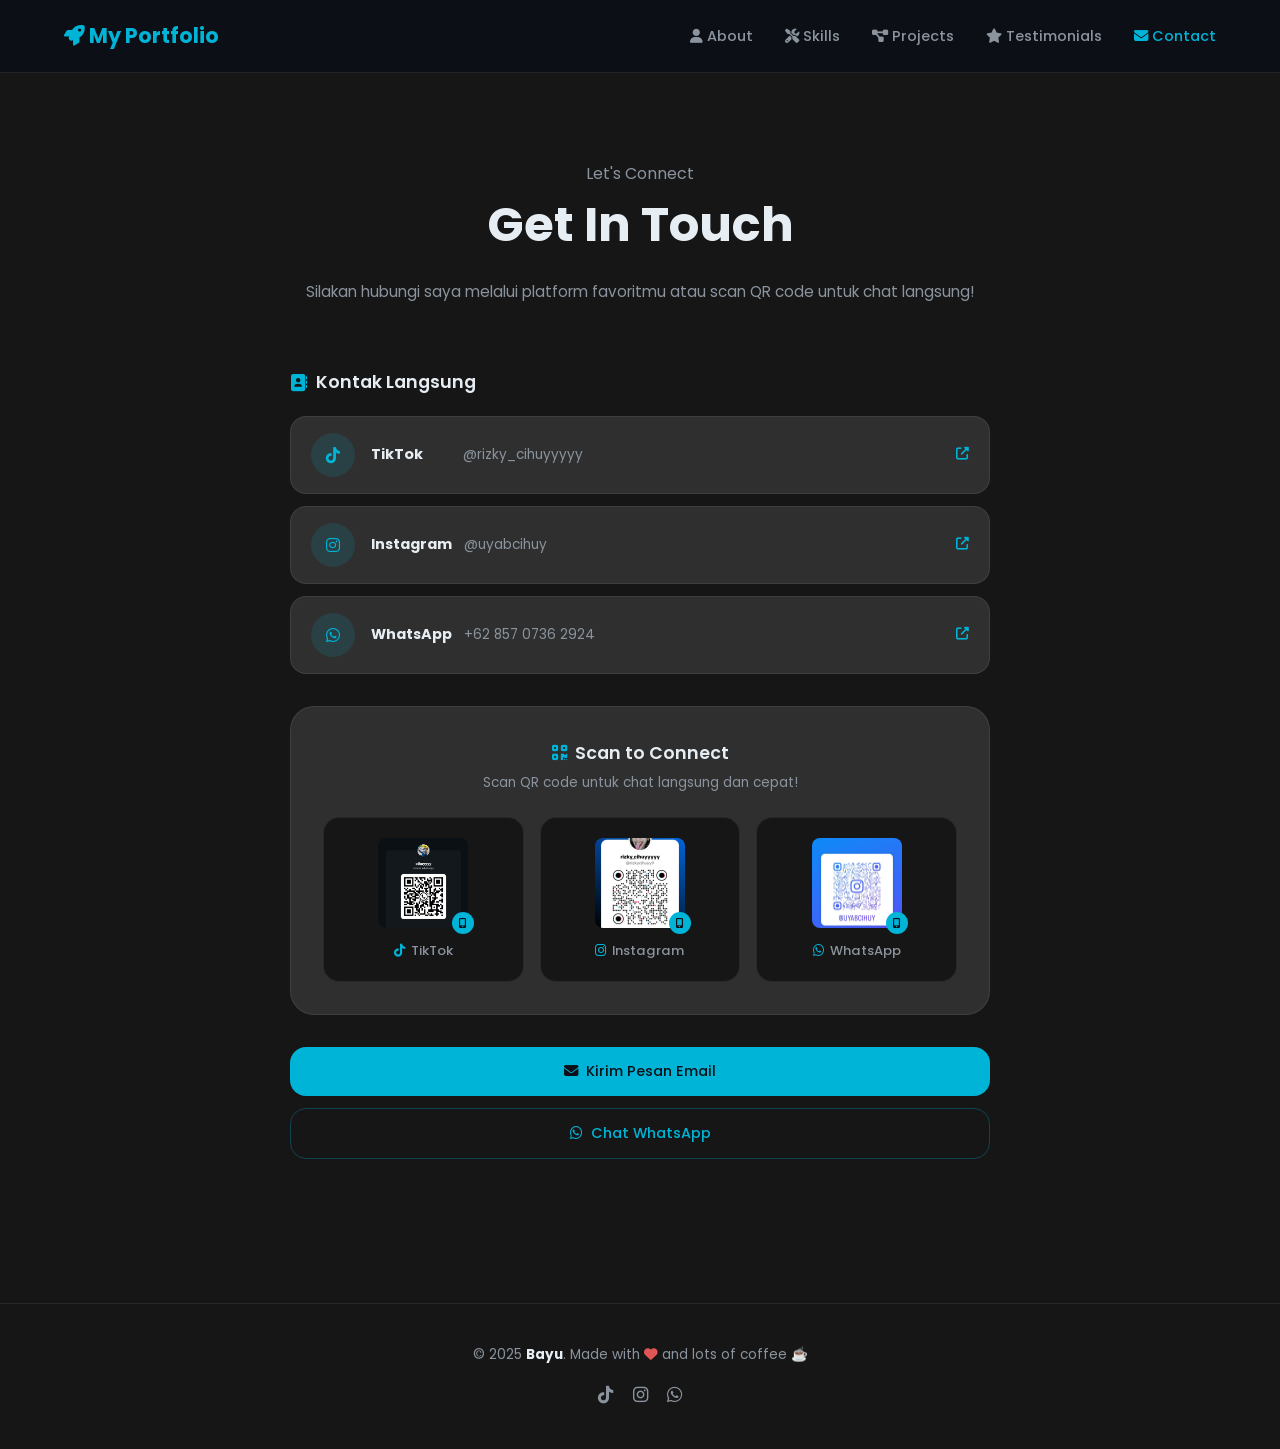
==== contact.html @ ea168f8b "Add files via upload" ====
<!DOCTYPE html>
<html lang="en">
<head>
    <meta charset="UTF-8">
    <meta name="viewport" content="width=device-width, initial-scale=1.0">
    <title>Portfolio - Contact Me</title>
    <link href="https://fonts.googleapis.com/css2?family=Poppins:wght@300;400;500;600;700&display=swap" rel="stylesheet">
    <link rel="stylesheet" href="style.css">
    <link rel="stylesheet" href="https://cdnjs.cloudflare.com/ajax/libs/font-awesome/6.4.0/css/all.min.css">
    <meta name="description" content="Hubungi saya melalui TikTok, Instagram, WhatsApp atau email. Scan QR code untuk chat langsung!">
</head>
<body>

<nav>
  <div class="logo">
    <i class="fas fa-rocket"></i>
    My Portfolio
  </div>
  <ul class="nav-links">
    <li><a href="index.html"><i class="fas fa-user"></i> About</a></li>
    <li><a href="skills.html"><i class="fas fa-tools"></i> Skills</a></li>
    <li><a href="project.html"><i class="fas fa-project-diagram"></i> Projects</a></li>
    <li><a href="testimonials.html"><i class="fas fa-star"></i> Testimonials</a></li>
    <li><a href="contact.html" class="active"><i class="fas fa-envelope"></i> Contact</a></li>
  </ul>
</nav>

<main class="main-content">
<section class="section hero-contact" id="contact">
  <div class="container">
    <div class="section-header">
      <span class="section-subtitle">Let's Connect</span>
      <h2 class="section-title">Get In Touch</h2>
      <p class="section-desc">Silakan hubungi saya melalui platform favoritmu atau scan QR code untuk chat langsung!</p>
    </div>
    
    <div class="contact-container">

      <div class="contact-info">
        <h3 class="contact-title"><i class="fas fa-address-book"></i> Kontak Langsung</h3>
        <div class="contact-list">
          <div class="contact-item" data-platform="tiktok">
            <span class="contact-icon">
              <i class="fab fa-tiktok"></i>
            </span>
            <div class="contact-details">
              <strong>TikTok</strong>
              <span class="contact-label">@rizky_cihuyyyyy</span>
              <a href="https://tiktok.com/@rizky_cihuyyyyy" class="contact-link" target="_blank" rel="noopener">
                <i class="fas fa-external-link-alt"></i>
              </a>
            </div>
          </div>
          
          <div class="contact-item" data-platform="instagram">
            <span class="contact-icon">
              <i class="fab fa-instagram"></i>
            </span>
            <div class="contact-details">
              <strong>Instagram</strong>
              <span class="contact-label">@uyabcihuy</span>
              <a href="https://instagram.com/uyabcihuy" class="contact-link" target="_blank" rel="noopener">
                <i class="fas fa-external-link-alt"></i>
              </a>
            </div>
          </div>
          
          <div class="contact-item" data-platform="whatsapp">
            <span class="contact-icon">
              <i class="fab fa-whatsapp"></i>
            </span>
            <div class="contact-details">
              <strong>WhatsApp</strong>
              <span class="contact-label">+62 857 0736 2924</span>
              <a href="https://wa.me/6285707362924" class="contact-link whatsapp-link" target="_blank" rel="noopener">
                <i class="fas fa-external-link-alt"></i>
              </a>
            </div>
          </div>
        </div>
      </div>

      <div class="qr-section">
        <div class="qr-header">
          <h3><i class="fas fa-qrcode"></i> Scan to Connect</h3>
          <p>Scan QR code untuk chat langsung dan cepat!</p>
        </div>
        <div class="qr-grid">
          <div class="qr-card" data-platform="tiktok">
            <div class="qr-wrapper">
              <img src="../image/qr (1).jpeg" alt="TikTok QR Code - rizky_cihuyyyyy" class="qr-code" loading="lazy">
              <div class="scan-icon">
                <i class="fas fa-mobile-alt"></i>
              </div>
            </div>
            <div class="qr-label">
              <i class="fab fa-tiktok"></i>
              <span>TikTok</span>
            </div>
          </div>
          
          <div class="qr-card" data-platform="instagram">
            <div class="qr-wrapper">
              <img src="../image/qr (2).jpeg" alt="Instagram QR Code - uyabcihuy" class="qr-code" loading="lazy">
              <div class="scan-icon">
                <i class="fas fa-mobile-alt"></i>
              </div>
            </div>
            <div class="qr-label">
              <i class="fab fa-instagram"></i>
              <span>Instagram</span>
            </div>
          </div>
          
          <div class="qr-card" data-platform="whatsapp">
            <div class="qr-wrapper">
              <img src="../image/qr (3).jpeg" alt="WhatsApp QR Code - +62 857 0736 2924" class="qr-code" loading="lazy">
              <div class="scan-icon">
                <i class="fas fa-mobile-alt"></i>
              </div>
            </div>
            <div class="qr-label">
              <i class="fab fa-whatsapp"></i>
              <span>WhatsApp</span>
            </div>
          </div>
        </div>
      </div>

      <div class="cta-section">
        <a href="mailto:bayu@example.com?subject=Halo%20Bayu%20-%20Kolaborasi%20Project" class="cta-btn primary">
          <i class="fas fa-envelope"></i>
          Kirim Pesan Email
        </a>
        <a href="https://wa.me/6285707362924?text=Halo%20Bayu,%20saya%20tertarik%20dengan%20portofoliomu!" class="cta-btn secondary whatsapp-link">
          <i class="fab fa-whatsapp"></i>
          Chat WhatsApp
        </a>
      </div>
    </div>
  </div>
</section>
</main>

<footer class="footer">
  <div class="container">
    <div class="footer-content">
      <p>© 2025 <strong>Bayu</strong>. Made with <i class="fas fa-heart" style="color: #e25555;"></i> and lots of coffee ☕</p>
      <div class="footer-links">
        <a href="https://tiktok.com/@rizky_cihuyyyyy" target="_blank" rel="noopener"><i class="fab fa-tiktok"></i></a>
        <a href="https://instagram.com/uyabcihuy" target="_blank" rel="noopener"><i class="fab fa-instagram"></i></a>
        <a href="https://wa.me/6285707362924" target="_blank" rel="noopener"><i class="fab fa-whatsapp"></i></a>
      </div>
    </div>
  </div>
</footer>

<script src="bang.js"></script>
</body>
</html>
---- style.css ----
/* ============================================================
   PORTFOLIO CSS — Satu Warna, Animasi Minimal
   Warna Aksen: #00b4d8 (Biru Cyan)
   ============================================================ */

/* ── Reset & Base ── */
*, *::before, *::after {
  box-sizing: border-box;
  margin: 0;
  padding: 0;
}

:root {
  --accent:      #00b4d8;
  --accent-dim:  rgba(0, 180, 216, 0.12);
  --accent-glow: rgba(0, 180, 216, 0.2);

  --bg:          #161616;
  --bg-card:     #54565469;
  --bg-card2:    #1c2330;

  --text:        #e6edf3;
  --text-muted:  #8b949e;
  --border:      rgba(255, 255, 255, 0.08);
  --border-accent: rgba(0, 180, 216, 0.3);

  --radius:      16px;
  --radius-sm:   8px;
  --radius-lg:   24px;
  --transition:  0.25s ease;
}

html {
  scroll-behavior: smooth;
}

body {
  font-family: 'Poppins', sans-serif;
  background: var(--bg);
  color: var(--text);
  line-height: 1.6;
  overflow-x: hidden;
}

/* ── Scrollbar ── */
::-webkit-scrollbar { width: 6px; }
::-webkit-scrollbar-track { background: var(--bg); }
::-webkit-scrollbar-thumb { background: var(--accent-dim); border-radius: 3px; }
::-webkit-scrollbar-thumb:hover { background: var(--accent); }

::selection { background: var(--accent-dim); color: var(--accent); }

/* ── Fade-in Animation (satu-satunya animasi masuk) ── */
@keyframes fadeIn {
  from { opacity: 0; transform: translateY(20px); }
  to   { opacity: 1; transform: translateY(0); }
}

/* ── Navbar ── */
nav {
  position: fixed;
  top: 0;
  width: 100%;
  padding: 1.2rem 5%;
  background: rgba(13, 17, 23, 0.92);
  backdrop-filter: blur(16px);
  border-bottom: 1px solid var(--border);
  z-index: 1000;
  display: flex;
  justify-content: space-between;
  align-items: center;
}

.logo {
  font-size: 1.3rem;
  font-weight: 700;
  color: var(--accent);
}

.nav-links {
  display: flex;
  gap: 2rem;
  list-style: none;
}

.nav-links a {
  color: var(--text-muted);
  text-decoration: none;
  font-size: 0.9rem;
  font-weight: 500;
  transition: color var(--transition);
  position: relative;
}

.nav-links a::after {
  content: '';
  position: absolute;
  width: 0;
  height: 2px;
  bottom: -4px;
  left: 0;
  background: var(--accent);
  transition: width var(--transition);
}

.nav-links a:hover {
  color: var(--accent);
}

.nav-links a:hover::after {
  width: 100%;
}

.nav-links a.active {
  color: var(--accent);
}

/* ── Section Base ── */
.section {
  padding: 100px 0;
}

.container {
  max-width: 1200px;
  margin: 0 auto;
  padding: 0 5%;
}

.section-header {
  text-align: center;
  margin-bottom: 4rem;
}

.section-title {
  font-size: clamp(2rem, 4vw, 3rem);
  font-weight: 700;
  color: var(--text);
  margin-bottom: 1rem;
}

.section-title span,
.gradient-text {
  color: var(--accent);
  -webkit-text-fill-color: var(--accent);
}

.section-subtitle {
  font-size: 1rem;
  color: var(--text-muted);
  max-width: 560px;
  margin: 0 auto;
  line-height: 1.7;
}

/* ── Hero Section ── */
.hero {
  min-height: 100vh;
  display: flex;
  align-items: center;
  padding: 0 5%;
  padding-top: 80px;
  animation: fadeIn 0.8s ease both;
}

.hero-container {
  max-width: 1200px;
  margin: 0 auto;
  width: 100%;
  display: grid;
  grid-template-columns: 1fr 1fr;
  gap: 5rem;
  align-items: center;
}

.hero-content {
  display: flex;
  flex-direction: column;
  gap: 1.5rem;
}

.hero-badge {
  display: inline-flex;
  align-items: center;
  gap: 0.5rem;
  background: var(--accent-dim);
  border: 1px solid var(--border-accent);
  color: var(--accent);
  font-size: 0.75rem;
  font-weight: 500;
  letter-spacing: 0.1em;
  text-transform: uppercase;
  padding: 0.4rem 1rem;
  border-radius: 100px;
  width: fit-content;
}

.hero-content h1 {
  font-size: clamp(2.2rem, 5vw, 3.8rem);
  font-weight: 700;
  line-height: 1.15;
  color: var(--text);
}

.hero-subtitle {
  font-size: 1rem;
  color: var(--text-muted);
  max-width: 480px;
  line-height: 1.8;
}

.hero-buttons {
  display: flex;
  gap: 1rem;
  flex-wrap: wrap;
}

.cta-btn {
  text-decoration: none;
  font-size: 0.9rem;
  font-weight: 500;
  padding: 0.8rem 1.8rem;
  border-radius: var(--radius);
  transition: all var(--transition);
  display: inline-flex;
  align-items: center;
  gap: 0.5rem;
  cursor: pointer;
}

.cta-btn.primary {
  background: var(--accent);
  color: #0d1117;
}

.cta-btn.primary:hover {
  background: #48cae4;
  transform: translateY(-2px);
  box-shadow: 0 8px 24px var(--accent-glow);
}

.cta-btn.secondary {
  background: transparent;
  color: var(--text);
  border: 1px solid var(--border);
}

.cta-btn.secondary:hover {
  border-color: var(--accent);
  color: var(--accent);
  transform: translateY(-2px);
}

/* ── Hero Stats ── */
.hero-stats {
  display: flex;
  gap: 2.5rem;
  padding-top: 1rem;
  border-top: 1px solid var(--border);
}

.stat {
  display: flex;
  flex-direction: column;
  gap: 0.2rem;
}

.stat-number {
  font-size: 1.6rem;
  font-weight: 700;
  color: var(--accent);
  line-height: 1;
}

.stat span:last-child {
  font-size: 0.75rem;
  color: var(--text-muted);
  text-transform: uppercase;
  letter-spacing: 0.08em;
}

/* ── Profile Card ── */
.hero-image {
  display: flex;
  justify-content: center;
  align-items: center;
}

.profile-card {
  position: relative;
  width: 320px;
  height: 400px;
  display: flex;
  align-items: center;
  justify-content: center;
}

.profile-image {
  position: relative;
  z-index: 2;
  width: 280px;
  height: 360px;
  border-radius: var(--radius-lg);
  overflow: hidden;
  border: 1px solid var(--border);
}

.profile-image img {
  width: 100%;
  height: 100%;
  object-fit: cover;
  transition: transform 0.4s ease;
}

.profile-card:hover .profile-image img {
  transform: scale(1.04);
}

.profile-glow {
  display: none; 
}

.profile-badge {
  position: absolute;
  bottom: 20px;
  left: 50%;
  transform: translateX(-50%);
  z-index: 3;
  background: rgba(13, 17, 23, 0.9);
  border: 1px solid var(--border-accent);
  backdrop-filter: blur(10px);
  color: var(--accent);
  font-size: 0.78rem;
  font-weight: 500;
  letter-spacing: 0.08em;
  text-transform: uppercase;
  padding: 0.45rem 1.2rem;
  border-radius: 100px;
  white-space: nowrap;
}

/* ── Music Toggle ── */
.music-toggle {
  position: fixed;
  bottom: 2rem;
  right: 2rem;
  z-index: 200;
  width: 50px;
  height: 50px;
  border-radius: 50%;
  border: 1px solid var(--border-accent);
  background: var(--bg-card);
  cursor: pointer;
  font-size: 1.2rem;
  display: flex;
  align-items: center;
  justify-content: center;
  transition: all var(--transition);
  box-shadow: 0 4px 16px rgba(0, 0, 0, 0.4);
}

.music-toggle:hover {
  border-color: var(--accent);
  box-shadow: 0 4px 24px var(--accent-glow);
  transform: scale(1.08);
}

/* ── Canvas (background) ── */
canvas {
  display: none; /* canvas animasi dinonaktifkan */
}

/* ── Skills Section ── */
.skills-container {
  display: grid;
  grid-template-columns: repeat(auto-fit, minmax(240px, 1fr));
  gap: 1.5rem;
  margin-top: 2rem;
}

.skill-card {
  background: var(--bg-card);
  border: 1px solid var(--border);
  border-radius: var(--radius);
  padding: 2rem 1.5rem;
  text-align: center;
  transition: border-color var(--transition), transform var(--transition);
}

.skill-card:hover {
  border-color: var(--border-accent);
  transform: translateY(-4px);
}

.skill-icon {
  width: 72px;
  height: 72px;
  margin: 0 auto 1.2rem;
  background: var(--accent-dim);
  border-radius: 50%;
  display: flex;
  align-items: center;
  justify-content: center;
  transition: background var(--transition);
}

.skill-card:hover .skill-icon {
  background: rgba(0, 180, 216, 0.2);
}

.skill-icon img {
  width: 40px;
  height: 40px;
  object-fit: contain;
}

.skill-card h3 {
  font-size: 1.1rem;
  font-weight: 600;
  color: var(--text);
  margin-bottom: 0.75rem;
}

.skill-card p {
  color: var(--text-muted);
  font-size: 0.88rem;
  line-height: 1.6;
}

/* ── Projects Section ── */
.projects {
  padding: 100px 5%;
  max-width: 1200px;
  margin: 0 auto;
}

.projects-grid {
  display: grid;
  grid-template-columns: repeat(auto-fit, minmax(340px, 1fr));
  gap: 1.5rem;
  margin-top: 2rem;
}

.project-card {
  background: var(--bg-card);
  border: 1px solid var(--border);
  border-radius: var(--radius);
  overflow: hidden;
  display: flex;
  flex-direction: column;
  transition: border-color var(--transition), transform var(--transition), box-shadow var(--transition);
}

.project-card:hover {
  border-color: var(--border-accent);
  transform: translateY(-5px);
  box-shadow: 0 16px 40px rgba(0, 0, 0, 0.3);
}

.project-image {
  width: 100%;
  height: 220px;
  object-fit: cover;
  display: block;
  transition: transform 0.4s ease;
}

.project-card:hover .project-image {
  transform: scale(1.03);
}

.project-content {
  padding: 1.5rem;
  display: flex;
  flex-direction: column;
  gap: 1rem;
  flex: 1;
}

.project-header {
  display: flex;
  justify-content: space-between;
  align-items: flex-start;
  gap: 0.75rem;
  flex-wrap: wrap;
}

.project-title {
  font-size: 1.1rem;
  font-weight: 600;
  color: var(--text);
  flex: 1;
}

.project-github {
  flex-shrink: 0;
}

.github-link {
  display: inline-flex;
  align-items: center;
  gap: 5px;
  font-size: 0.8rem;
  color: var(--text-muted);
  text-decoration: none;
  border: 1px solid var(--border);
  padding: 4px 12px;
  border-radius: 100px;
  transition: all var(--transition);
}

.github-link:hover {
  color: var(--accent);
  border-color: var(--border-accent);
  background: var(--accent-dim);
}

.project-tech {
  display: flex;
  flex-wrap: wrap;
  gap: 0.4rem;
}

.tech-tag {
  background: var(--accent-dim);
  border: 1px solid var(--border-accent);
  color: var(--accent);
  font-size: 0.75rem;
  font-weight: 500;
  padding: 2px 10px;
  border-radius: 100px;
}

.project-description {
  color: var(--text-muted);
  font-size: 0.88rem;
  line-height: 1.65;
}

.project-reason {
  background: var(--accent-dim);
  border-left: 3px solid var(--accent);
  padding: 0.9rem 1rem;
  border-radius: var(--radius-sm);
}

.project-reason-title {
  color: var(--accent);
  font-weight: 600;
  font-size: 0.82rem;
  margin-bottom: 0.4rem;
  display: flex;
  align-items: center;
  gap: 0.4rem;
}

.project-reason-text {
  color: var(--text-muted);
  font-size: 0.82rem;
  line-height: 1.55;
}

.project-links {
  display: flex;
  gap: 0.75rem;
  margin-top: auto;
  padding-top: 0.5rem;
}

.project-link {
  display: inline-flex;
  align-items: center;
  gap: 6px;
  font-size: 0.85rem;
  font-weight: 500;
  color: var(--text);
  text-decoration: none;
  background: var(--accent);
  padding: 0.5rem 1.2rem;
  border-radius: 100px;
  transition: all var(--transition);
}

.project-link:hover {
  background: #48cae4;
  color: #0d1117;
  transform: translateY(-1px);
}

/* ── Testimonials Section ── */
.testimonials {
  padding: 100px 5%;
  max-width: 1200px;
  margin: 0 auto;
  position: relative;
}

/* Hapus semua animasi particle/shape/grid */
.particles, .grid-pattern, .floating-shapes,
.particle, .floating-shape {
  display: none;
}

.testimonials-container {
  max-width: 760px;
  margin: 0 auto;
}

.testimonials-slider {
  position: relative;
  height: 360px;
  overflow: hidden;
  border-radius: var(--radius-lg);
  background: var(--bg-card);
  border: 1px solid var(--border);
}

.testimonial-card {
  position: absolute;
  top: 0;
  left: 0;
  width: 100%;
  height: 100%;
  padding: 2.5rem 2rem;
  opacity: 0;
  visibility: hidden;
  transform: translateX(40px);
  transition: opacity 0.4s ease, transform 0.4s ease, visibility 0.4s;
}

.testimonial-card.active {
  opacity: 1;
  visibility: visible;
  transform: translateX(0);
}

.testimonial-card.prev-slide {
  transform: translateX(-40px);
}

.testimonial-content {
  height: 100%;
  display: flex;
  flex-direction: column;
  justify-content: center;
  text-align: center;
}

.stars {
  color: var(--accent);
  font-size: 1.2rem;
  margin-bottom: 1.2rem;
}

.testimonial-text {
  font-size: 1rem;
  color: var(--text-muted);
  line-height: 1.75;
  margin-bottom: 1.5rem;
  font-style: italic;
}

.testimonial-text strong {
  color: var(--text);
  font-style: normal;
}

.testimonial-author {
  display: flex;
  align-items: center;
  justify-content: center;
  gap: 0.75rem;
}

.author-avatar {
  width: 52px;
  height: 52px;
  border-radius: 50%;
  overflow: hidden;
  border: 2px solid var(--border-accent);
  flex-shrink: 0;
}

.author-avatar img {
  width: 100%;
  height: 100%;
  object-fit: cover;
}

.author-info h4 {
  color: var(--text);
  font-size: 0.95rem;
  font-weight: 600;
  margin-bottom: 0.15rem;
  text-align: left;
}

.author-info span {
  color: var(--accent);
  font-size: 0.78rem;
}

/* ── Slider Controls ── */
.slider-controls {
  display: flex;
  justify-content: center;
  gap: 1rem;
  margin: 1.5rem 0;
}

.slider-btn {
  width: 44px;
  height: 44px;
  border-radius: 50%;
  background: var(--bg-card);
  border: 1px solid var(--border);
  color: var(--text-muted);
  display: flex;
  align-items: center;
  justify-content: center;
  cursor: pointer;
  transition: all var(--transition);
}

.slider-btn:hover {
  background: var(--accent-dim);
  border-color: var(--border-accent);
  color: var(--accent);
}

.slider-btn svg {
  width: 18px;
  height: 18px;
}

.progress-dots {
  display: flex;
  justify-content: center;
  gap: 0.6rem;
}

.dot {
  width: 8px;
  height: 8px;
  border-radius: 50%;
  background: var(--border);
  cursor: pointer;
  transition: all var(--transition);
}

.dot.active {
  background: var(--accent);
  transform: scale(1.25);
}

/* ── Contact Section ── */
.main-content {
  padding-top: 80px;
}

.hero-contact {
  padding: 80px 0;
  animation: fadeIn 0.7s ease both;
}

.section-desc {
  font-size: 0.95rem;
  color: var(--text-muted);
  margin-top: 0.5rem;
}

.contact-container {
  max-width: 700px;
  margin: 0 auto;
}

.contact-info {
  margin-bottom: 2rem;
}

.contact-title {
  font-size: 1.1rem;
  font-weight: 600;
  color: var(--text);
  margin-bottom: 1.2rem;
  display: flex;
  align-items: center;
  gap: 0.5rem;
}

.contact-title i {
  color: var(--accent);
}

.contact-list {
  display: flex;
  flex-direction: column;
  gap: 0.75rem;
}

.contact-item {
  display: flex;
  align-items: center;
  gap: 1rem;
  padding: 1rem 1.25rem;
  background: var(--bg-card);
  border: 1px solid var(--border);
  border-radius: var(--radius);
  transition: border-color var(--transition), transform var(--transition);
}

.contact-item:hover {
  border-color: var(--border-accent);
  transform: translateX(4px);
}

.contact-icon {
  width: 44px;
  height: 44px;
  border-radius: 50%;
  background: var(--accent-dim);
  display: flex;
  align-items: center;
  justify-content: center;
  color: var(--accent);
  flex-shrink: 0;
  font-size: 1rem;
}

.contact-details {
  display: flex;
  align-items: center;
  gap: 0.75rem;
  flex: 1;
}

.contact-details strong {
  font-size: 0.9rem;
  color: var(--text);
  min-width: 80px;
}

.contact-label {
  color: var(--text-muted);
  font-size: 0.85rem;
  flex: 1;
}

.contact-link {
  color: var(--accent);
  font-size: 0.8rem;
  transition: opacity var(--transition);
  text-decoration: none;
}

.contact-link:hover {
  opacity: 0.7;
}

/* ── QR Section ── */
.qr-section {
  background: var(--bg-card);
  border: 1px solid var(--border);
  border-radius: var(--radius-lg);
  padding: 2rem;
  margin: 2rem 0;
}

.qr-header {
  text-align: center;
  margin-bottom: 1.5rem;
}

.qr-header h3 {
  font-size: 1.1rem;
  font-weight: 600;
  color: var(--text);
  margin-bottom: 0.3rem;
  display: flex;
  align-items: center;
  justify-content: center;
  gap: 0.5rem;
}

.qr-header h3 i {
  color: var(--accent);
}

.qr-header p {
  font-size: 0.85rem;
  color: var(--text-muted);
}

.qr-grid {
  display: grid;
  grid-template-columns: repeat(3, 1fr);
  gap: 1rem;
}

.qr-card {
  background: var(--bg);
  border: 1px solid var(--border);
  border-radius: var(--radius);
  padding: 1.25rem 1rem;
  text-align: center;
  transition: border-color var(--transition), transform var(--transition);
}

.qr-card:hover {
  border-color: var(--border-accent);
  transform: translateY(-3px);
}

.qr-wrapper {
  position: relative;
  width: 90px;
  height: 90px;
  margin: 0 auto 0.75rem;
}

.qr-code {
  width: 100%;
  height: 100%;
  border-radius: var(--radius-sm);
  object-fit: cover;
}

.scan-icon {
  position: absolute;
  bottom: -6px;
  right: -6px;
  width: 22px;
  height: 22px;
  background: var(--accent);
  border-radius: 50%;
  display: flex;
  align-items: center;
  justify-content: center;
  color: #0d1117;
  font-size: 10px;
}

.qr-label {
  display: flex;
  align-items: center;
  justify-content: center;
  gap: 6px;
  font-weight: 500;
  font-size: 0.82rem;
  color: var(--text-muted);
}

.qr-label i {
  color: var(--accent);
}

/* ── CTA Buttons (Contact Page) ── */
.cta-section {
  display: flex;
  flex-direction: column;
  gap: 0.75rem;
  align-items: center;
  margin-top: 1.5rem;
}

.cta-section .cta-btn {
  width: 100%;
  justify-content: center;
}

.cta-btn.whatsapp-link {
  background: transparent;
  color: var(--accent);
  border: 1px solid var(--border-accent);
}

.cta-btn.whatsapp-link:hover {
  background: var(--accent-dim);
}

/* ── Footer ── */
footer {
  text-align: center;
  padding: 2.5rem 0;
  border-top: 1px solid var(--border);
  margin-top: 4rem;
}

.footer-content {
  display: flex;
  flex-direction: column;
  align-items: center;
  gap: 1rem;
}

.footer-content p {
  font-size: 0.85rem;
  color: var(--text-muted);
}

.footer-content strong {
  color: var(--text);
}

.footer-links {
  display: flex;
  gap: 1.2rem;
}

.footer-links a {
  color: var(--text-muted);
  font-size: 1.1rem;
  text-decoration: none;
  transition: color var(--transition);
}

.footer-links a:hover {
  color: var(--accent);
}

/* ── Responsive ── */
@media (max-width: 900px) {
  nav {
    padding: 1rem 5%;
  }

  .hero-container {
    grid-template-columns: 1fr;
    gap: 3rem;
    text-align: center;
  }

  .hero-content {
    align-items: center;
  }

  .hero-subtitle {
    max-width: 100%;
  }

  .hero-stats {
    justify-content: center;
  }

  .hero-image {
    order: -1;
  }

  .profile-card {
    width: 240px;
    height: 300px;
  }

  .profile-image {
    width: 200px;
    height: 260px;
  }
}

@media (max-width: 768px) {
  .nav-links {
    gap: 1.2rem;
    font-size: 0.82rem;
  }

  .skills-container {
    grid-template-columns: 1fr;
  }

  .projects-grid {
    grid-template-columns: 1fr;
  }

  .testimonials-slider {
    height: 400px;
  }

  .qr-grid {
    grid-template-columns: repeat(3, 1fr);
    gap: 0.75rem;
  }

  .contact-details {
    flex-direction: column;
    align-items: flex-start;
    gap: 0.25rem;
  }
}

@media (max-width: 600px) {
  .nav-links {
    display: none;
  }

  .hero-buttons {
    justify-content: center;
  }

  .hero-stats {
    gap: 1.5rem;
  }

  .qr-grid {
    grid-template-columns: 1fr;
  }
}
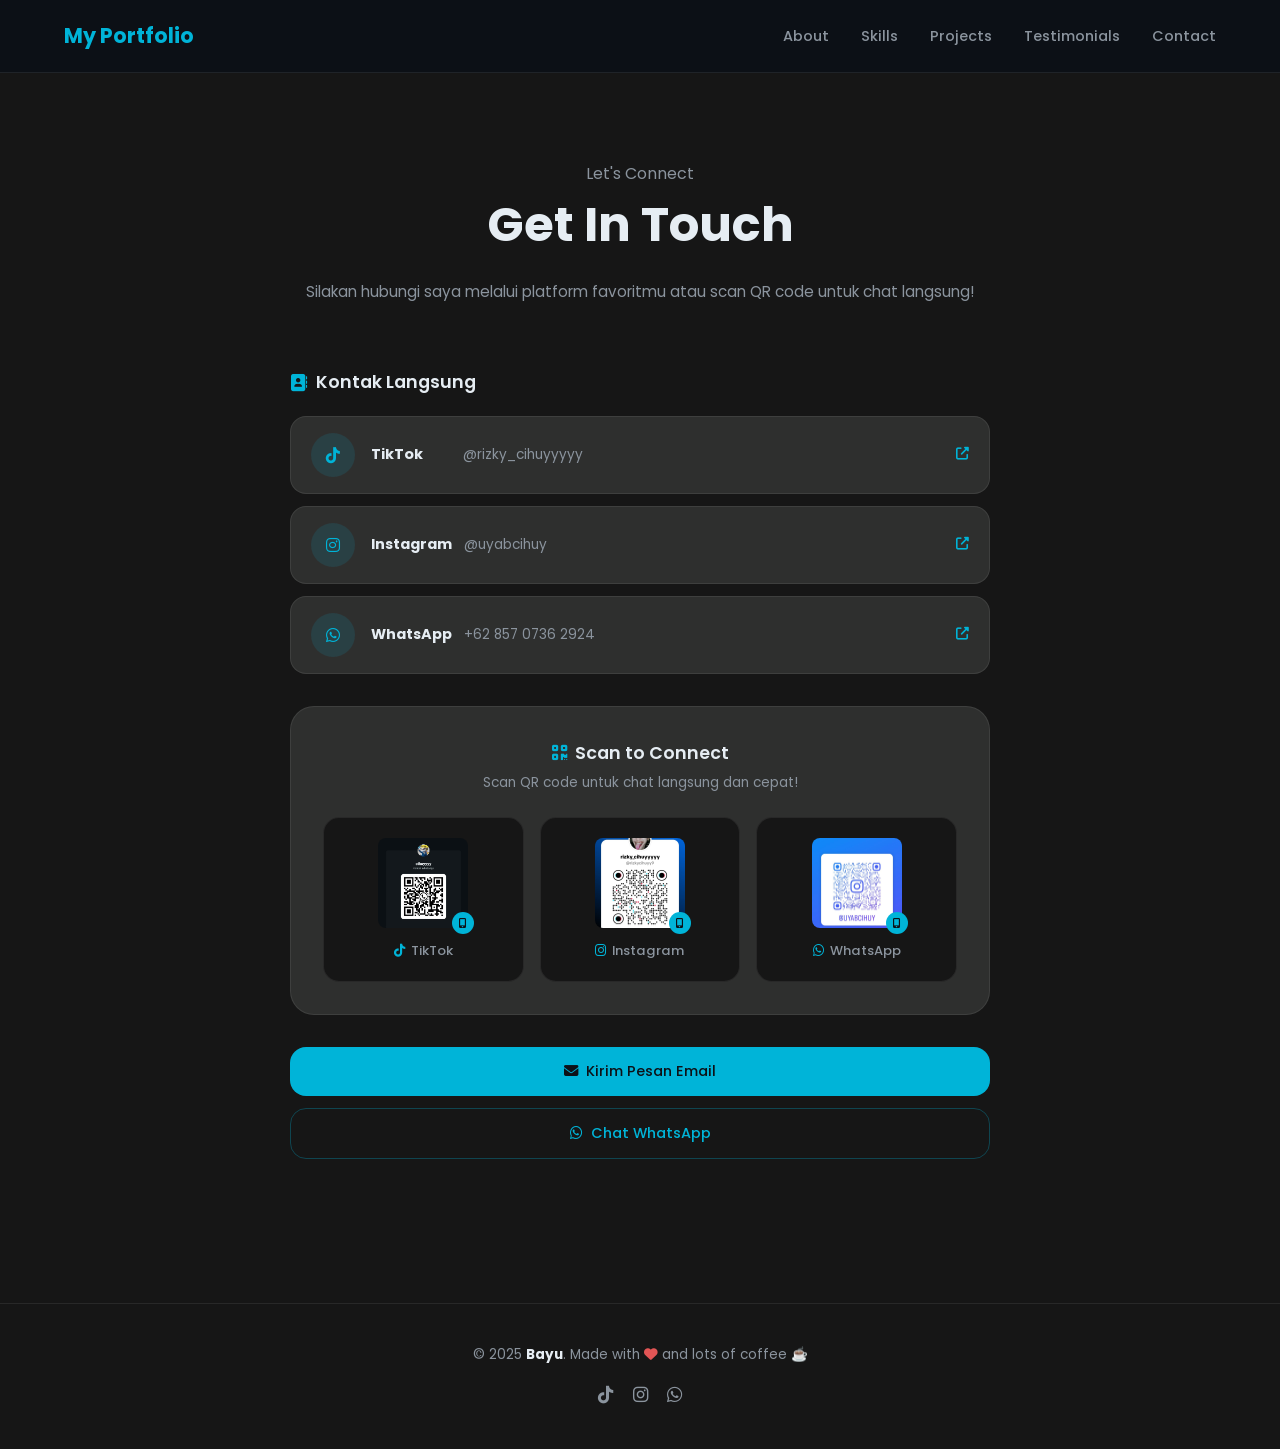
==== commit 1dfe771a: "Update contact.html" ====
--- a/contact.html
+++ b/contact.html
@@ -12,17 +12,14 @@
 <body>
 
 <nav>
-  <div class="logo">
-    <i class="fas fa-rocket"></i>
-    My Portfolio
-  </div>
-  <ul class="nav-links">
-    <li><a href="index.html"><i class="fas fa-user"></i> About</a></li>
-    <li><a href="skills.html"><i class="fas fa-tools"></i> Skills</a></li>
-    <li><a href="project.html"><i class="fas fa-project-diagram"></i> Projects</a></li>
-    <li><a href="testimonials.html"><i class="fas fa-star"></i> Testimonials</a></li>
-    <li><a href="contact.html" class="active"><i class="fas fa-envelope"></i> Contact</a></li>
-  </ul>
+   <div class="logo">My Portfolio</div>
+   <ul class="nav-links">
+        <li><a href="index.html">About</a></li>
+        <li><a href="skills.html">Skills</a></li>
+        <li><a href="project.html">Projects</a></li>
+        <li><a href="testimonials.html">Testimonials</a></li>
+        <li><a href="contact.html">Contact</a></li>
+   </ul>
 </nav>
 
 <main class="main-content">
@@ -88,7 +85,7 @@
         <div class="qr-grid">
           <div class="qr-card" data-platform="tiktok">
             <div class="qr-wrapper">
-              <img src="../image/qr (1).jpeg" alt="TikTok QR Code - rizky_cihuyyyyy" class="qr-code" loading="lazy">
+              <img src="qr (1).jpeg" alt="TikTok QR Code - rizky_cihuyyyyy" class="qr-code" loading="lazy">
               <div class="scan-icon">
                 <i class="fas fa-mobile-alt"></i>
               </div>
@@ -101,7 +98,7 @@
           
           <div class="qr-card" data-platform="instagram">
             <div class="qr-wrapper">
-              <img src="../image/qr (2).jpeg" alt="Instagram QR Code - uyabcihuy" class="qr-code" loading="lazy">
+              <img src="qr (2).jpeg" alt="Instagram QR Code - uyabcihuy" class="qr-code" loading="lazy">
               <div class="scan-icon">
                 <i class="fas fa-mobile-alt"></i>
               </div>
@@ -114,7 +111,7 @@
           
           <div class="qr-card" data-platform="whatsapp">
             <div class="qr-wrapper">
-              <img src="../image/qr (3).jpeg" alt="WhatsApp QR Code - +62 857 0736 2924" class="qr-code" loading="lazy">
+              <img src="qr (3).jpeg" alt="WhatsApp QR Code - +62 857 0736 2924" class="qr-code" loading="lazy">
               <div class="scan-icon">
                 <i class="fas fa-mobile-alt"></i>
               </div>
@@ -157,4 +154,4 @@
 
 <script src="bang.js"></script>
 </body>
-</html>+</html>
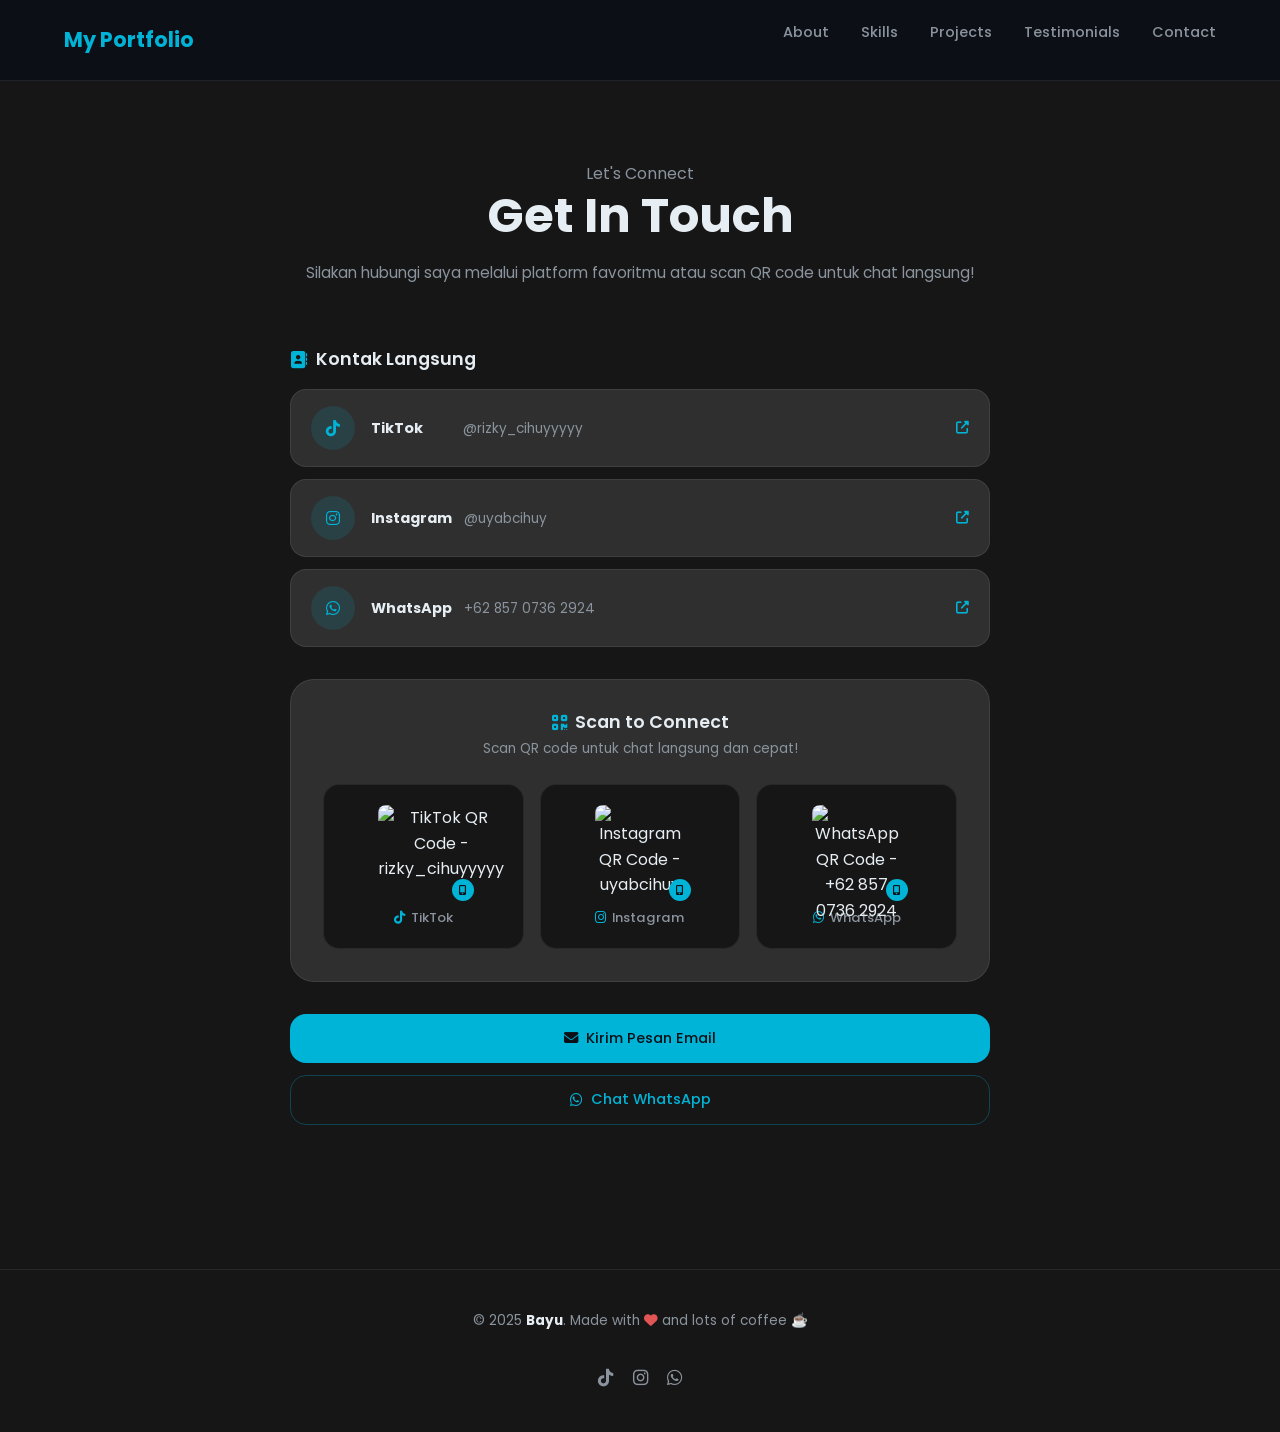
==== commit 00362cbc: "Update contact.html" ====
--- a/contact.html
+++ b/contact.html
@@ -5,6 +5,7 @@
     <meta name="viewport" content="width=device-width, initial-scale=1.0">
     <title>Portfolio - Contact Me</title>
     <link href="https://fonts.googleapis.com/css2?family=Poppins:wght@300;400;500;600;700&display=swap" rel="stylesheet">
+    <link href="https://cdn.jsdelivr.net/npm/bootstrap@5.3.0/dist/css/bootstrap.min.css" rel="stylesheet">
     <link rel="stylesheet" href="style.css">
     <link rel="stylesheet" href="https://cdnjs.cloudflare.com/ajax/libs/font-awesome/6.4.0/css/all.min.css">
     <meta name="description" content="Hubungi saya melalui TikTok, Instagram, WhatsApp atau email. Scan QR code untuk chat langsung!">
@@ -12,14 +13,14 @@
 <body>
 
 <nav>
-   <div class="logo">My Portfolio</div>
-   <ul class="nav-links">
-        <li><a href="index.html">About</a></li>
-        <li><a href="skills.html">Skills</a></li>
-        <li><a href="project.html">Projects</a></li>
-        <li><a href="testimonials.html">Testimonials</a></li>
-        <li><a href="contact.html">Contact</a></li>
-   </ul>
+  <div class="logo">My Portfolio</div>
+  <ul class="nav-links">
+    <li><a href="index.html">About</a></li>
+    <li><a href="skills.html">Skills</a></li>
+    <li><a href="project.html">Projects</a></li>
+    <li><a href="testimonials.html">Testimonials</a></li>
+    <li><a href="contact.html">Contact</a></li>
+  </ul>
 </nav>
 
 <main class="main-content">
@@ -85,7 +86,7 @@
         <div class="qr-grid">
           <div class="qr-card" data-platform="tiktok">
             <div class="qr-wrapper">
-              <img src="qr (1).jpeg" alt="TikTok QR Code - rizky_cihuyyyyy" class="qr-code" loading="lazy">
+              <img src="../image/qr (1).jpeg" alt="TikTok QR Code - rizky_cihuyyyyy" class="qr-code" loading="lazy">
               <div class="scan-icon">
                 <i class="fas fa-mobile-alt"></i>
               </div>
@@ -98,7 +99,7 @@
           
           <div class="qr-card" data-platform="instagram">
             <div class="qr-wrapper">
-              <img src="qr (2).jpeg" alt="Instagram QR Code - uyabcihuy" class="qr-code" loading="lazy">
+              <img src="../image/qr (2).jpeg" alt="Instagram QR Code - uyabcihuy" class="qr-code" loading="lazy">
               <div class="scan-icon">
                 <i class="fas fa-mobile-alt"></i>
               </div>
@@ -111,7 +112,7 @@
           
           <div class="qr-card" data-platform="whatsapp">
             <div class="qr-wrapper">
-              <img src="qr (3).jpeg" alt="WhatsApp QR Code - +62 857 0736 2924" class="qr-code" loading="lazy">
+              <img src="../image/qr (3).jpeg" alt="WhatsApp QR Code - +62 857 0736 2924" class="qr-code" loading="lazy">
               <div class="scan-icon">
                 <i class="fas fa-mobile-alt"></i>
               </div>
@@ -151,7 +152,7 @@
     </div>
   </div>
 </footer>
-
+<script src="https://cdn.jsdelivr.net/npm/bootstrap@5.3.3/dist/js/bootstrap.bundle.min.js"></script>
 <script src="bang.js"></script>
 </body>
 </html>
